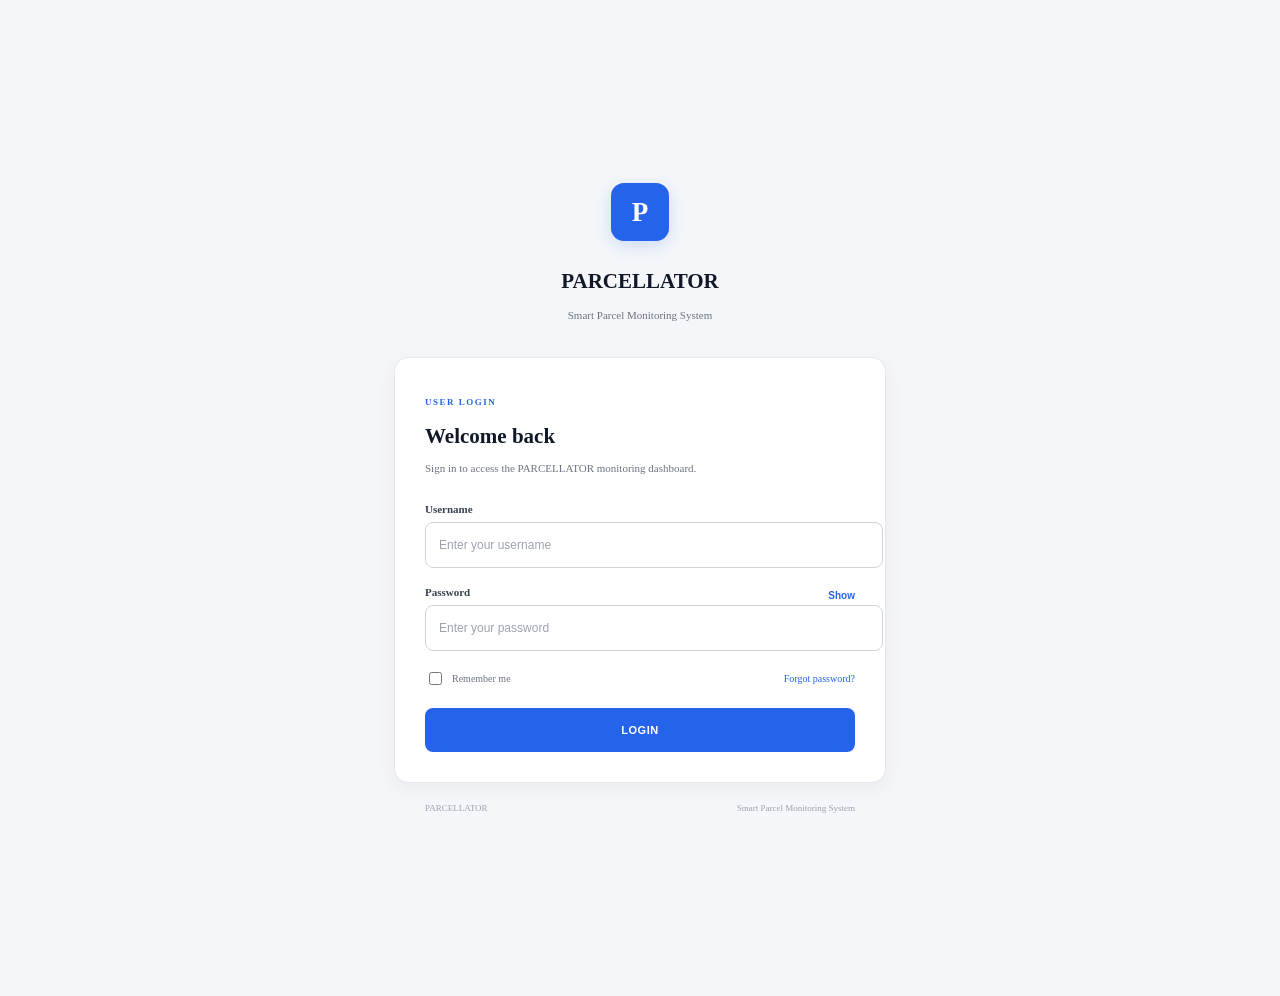
==== index.html @ 350e22db "clean index" ====
<!DOCTYPE html>

<html lang="en">

<head>

    <meta charset="UTF-8">
    <meta name="viewport" content="width=device-width, initial-scale=1.0">

    <title>PARCELLATOR - Login</title>

    <link rel="stylesheet" href="style.css?v=2">

</head>


<body class="login-page">


<main class="login-container">


    <!-- Logo -->
    <div class="login-logo">
        P
    </div>


    <!-- Brand -->
    <div class="login-brand">

        <h1>
            PARCELLATOR
        </h1>

        <p>
            Smart Parcel Monitoring System
        </p>

    </div>


    <!-- Login Card -->
    <section class="login-card">


        <div class="login-heading">

            <p class="login-label">
                USER LOGIN
            </p>

            <h2>
                Welcome back
            </h2>

            <p>
                Sign in to access the PARCELLATOR monitoring dashboard.
            </p>

        </div>


        <!-- Login Form -->
        <form id="loginForm">


            <!-- Username -->
            <div class="form-group">

                <label for="username">
                    Username
                </label>

                <input
                    type="text"
                    id="username"
                    placeholder="Enter your username"
                    autocomplete="username"
                >

            </div>


            <!-- Password -->
            <div class="form-group">

                <div class="password-label">

                    <label for="password">
                        Password
                    </label>

                    <button
                        type="button"
                        id="togglePassword"
                        class="show-password"
                    >
                        Show
                    </button>

                </div>

                <input
                    type="password"
                    id="password"
                    placeholder="Enter your password"
                    autocomplete="current-password"
                >

            </div>


            <!-- Remember Me -->
            <div class="login-options">

                <label class="remember-me">

                    <input
                        type="checkbox"
                        id="rememberMe"
                    >

                    <span>
                        Remember me
                    </span>

                </label>


                <a href="#" class="forgot-password">
                    Forgot password?
                </a>

            </div>


            <!-- Login Button -->
            <button
                type="submit"
                class="login-button"
            >
                LOGIN
            </button>


        </form>

    </section>


    <!-- Footer -->
    <footer class="login-footer">

        <span>
            PARCELLATOR
        </span>

        <span>
            Smart Parcel Monitoring System
        </span>

    </footer>


</main>


<script>

    /* ELEMENTS */

    const loginForm = document.getElementById("loginForm");
    const password = document.getElementById("password");
    const togglePassword = document.getElementById("togglePassword");


    /* SHOW / HIDE PASSWORD */

    togglePassword.addEventListener("click", function () {

        if (password.type === "password") {

            password.type = "text";

            togglePassword.textContent = "Hide";

        } else {

            password.type = "password";

            togglePassword.textContent = "Show";

        }

    });


    /* 
       LOGIN
       NO CREDENTIALS REQUIRED YET */

    loginForm.addEventListener("submit", function (event) {

        event.preventDefault();

        window.location.href = "dashboard.html";

    });

</script>


</body>

</html>
---- style.css ----
/* ==================================================
LOGIN PAGE
================================================== */

.login-page {
min-height: 100vh;
background: #f4f6f9;
display: flex;
align-items: center;
justify-content: center;
padding: 40px 20px;

}

/* ==================================================
LOGIN CONTAINER
================================================== */

.login-container {
width: 100%;
max-width: 430px;
display: flex;
flex-direction: column;
align-items: center;

}

/* ==================================================
LOGO
================================================== */

.login-logo {
width: 58px;
height: 58px;
display: flex;
align-items: center;
justify-content: center;
background: #2563eb;
color: #ffffff;
border-radius: 13px;
font-size: 27px;
font-weight: bold;
margin-bottom: 14px;
box-shadow:
    0 5px 15px rgba(37, 99, 235, 0.18);

}

/* ==================================================
BRAND
================================================== */

.login-brand {
text-align: center;
margin-bottom: 25px;
}

.login-brand h1 {
font-size: 21px;
font-weight: 700;
color: #111827;

}

.login-brand p {
margin-top: 5px;
font-size: 11px;
color: #6b7280;

}

/* ==================================================
LOGIN CARD
================================================== */

.login-card {
width: 100%;
background: #ffffff;
border: 1px solid #e5e7eb;
border-radius: 14px;
padding: 30px;
box-shadow:
    0 5px 20px rgba(0, 0, 0, 0.05);

}

/* ==================================================
LOGIN HEADING
================================================== */

.login-heading {
margin-bottom: 25px;
}

.login-label {
margin-bottom: 8px;
font-size: 9px;
font-weight: bold;
letter-spacing: 1.5px;
color: #2563eb;

}

.login-heading h2 {
margin-bottom: 7px;
font-size: 21px;
font-weight: 700;
color: #111827;

}

.login-heading p:not(.login-label) {
font-size: 11px;
line-height: 1.6;
color: #6b7280;

}

/* ==================================================
FORM
================================================== */

.form-group {
margin-bottom: 18px;
}

.form-group label {
display: block;
margin-bottom: 7px;
font-size: 11px;
font-weight: 600;
color: #374151;

}

/* ==================================================
PASSWORD LABEL
================================================== */

.password-label {
display: flex;
align-items: center;
justify-content: space-between;
}

.password-label label {
margin-bottom: 7px;
}

.show-password {
border: none;
background: transparent;
color: #2563eb;
font-size: 10px;
font-weight: 600;
cursor: pointer;
padding: 0;

}

.show-password:hover {
text-decoration: underline;
}

/* ==================================================
INPUTS
================================================== */

.form-group input[type="text"],
.form-group input[type="password"] {

width: 100%;
height: 44px;
padding: 0 13px;
background: #ffffff;
border: 1px solid #d1d5db;
border-radius: 8px;
outline: none;
font-family: Arial, Helvetica, sans-serif;
font-size: 12px;
color: #111827;
transition:
    border-color 0.2s ease,
    box-shadow 0.2s ease;

}
.form-group input::placeholder {
color: #9ca3af;
}
.form-group input:focus {
border-color: #2563eb;
box-shadow:
    0 0 0 3px rgba(37, 99, 235, 0.10);
}

/* ==================================================
LOGIN OPTIONS
================================================== */

.login-options {
display: flex;
align-items: center;
justify-content: space-between;
margin-bottom: 20px;

}
.remember-me {
display: flex !important;
align-items: center;
gap: 7px;
font-size: 10px !important;
font-weight: normal !important;
color: #6b7280 !important;
cursor: pointer;
}

.remember-me input {
width: 13px;
height: 13px;
accent-color: #2563eb;
cursor: pointer;
}

.forgot-password {
font-size: 10px;
color: #2563eb;
text-decoration: none;
}
.forgot-password:hover {
text-decoration: underline;
}

/* ==================================================
ERROR
================================================== */

.login-error {
display: none;
margin-bottom: 15px;
padding: 9px 11px;
background: #fef2f2;
border: 1px solid #fecaca;
border-radius: 7px;
font-size: 10px;
color: #dc2626;
}

/* ==================================================
LOGIN BUTTON
================================================== */

.login-button {
width: 100%;
height: 44px;
border: none;
border-radius: 8px;
background: #2563eb;
color: #ffffff;
font-family: Arial, Helvetica, sans-serif;
font-size: 11px;
font-weight: 700;
letter-spacing: 0.5px;
cursor: pointer;
transition:
    background 0.2s ease,
    transform 0.2s ease,
    box-shadow 0.2s ease;
}

.login-button:hover {
background: #1d4ed8;
box-shadow:
    0 5px 15px rgba(37, 99, 235, 0.20);
}
.login-button:active {
transform: translateY(1px);
}

/* ==================================================
FOOTER
================================================== */

.login-footer {
width: 100%;
display: flex;
justify-content: space-between;
margin-top: 20px;
padding: 0 3px;
font-size: 9px;
color: #9ca3af;

}

/* ==================================================
MOBILE
================================================== */

@media (max-width: 550px) {

.login-page {
    padding: 25px 15px;
}
.login-card {
    padding: 25px 20px;
}
.login-brand h1 {
    font-size: 19px;
}
.login-heading h2 {
    font-size: 19px;
}
.login-footer {
    flex-direction: column;
    align-items: center;
    gap: 5px;
}

}
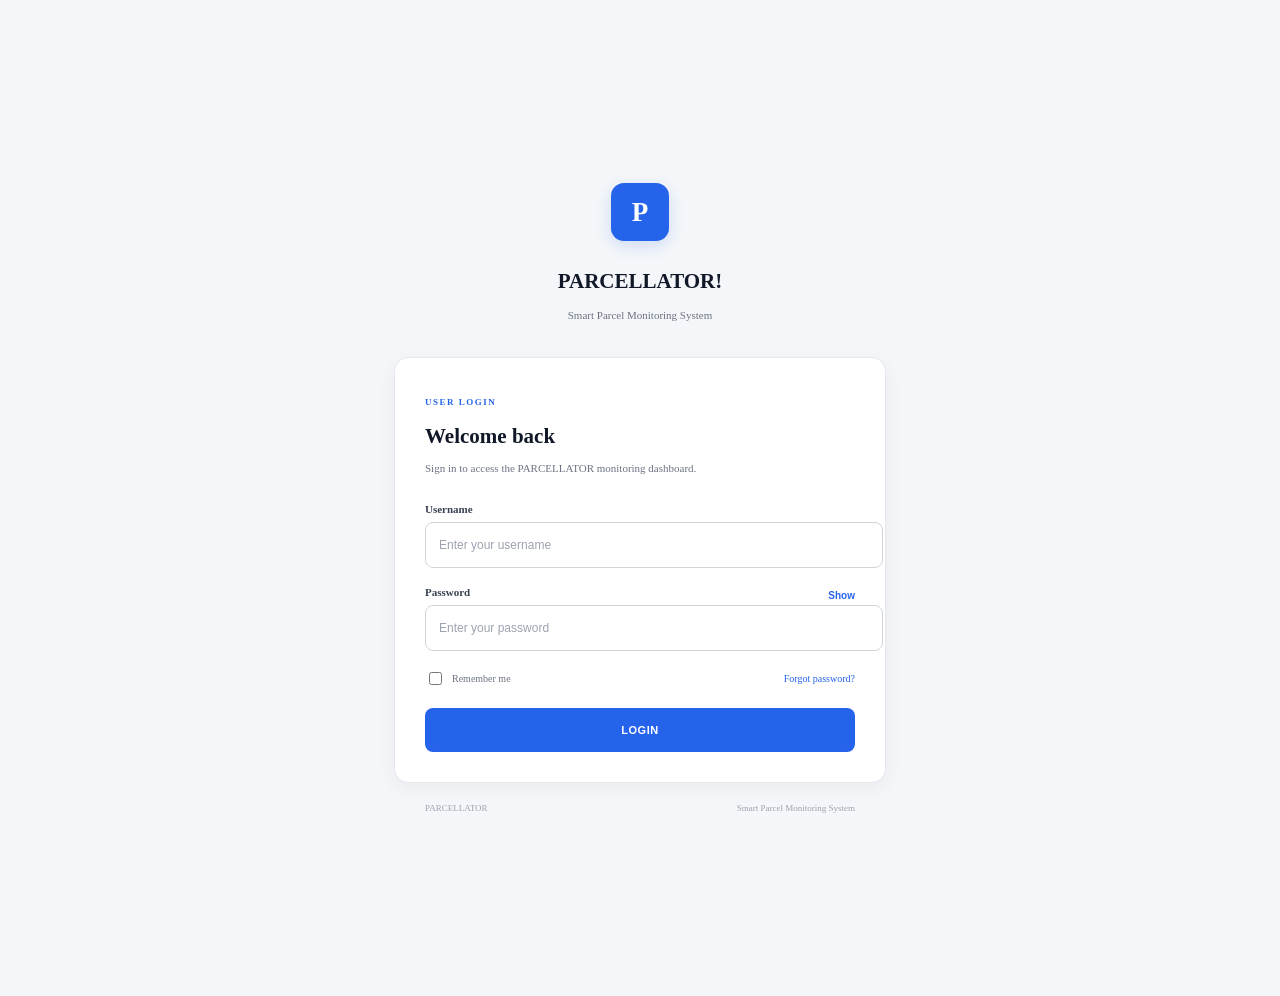
==== commit c084d2a0: "try" ====
--- a/index.html
+++ b/index.html
@@ -30,7 +30,7 @@
     <div class="login-brand">
 
         <h1>
-            PARCELLATOR
+            PARCELLATOR!
         </h1>
 
         <p>
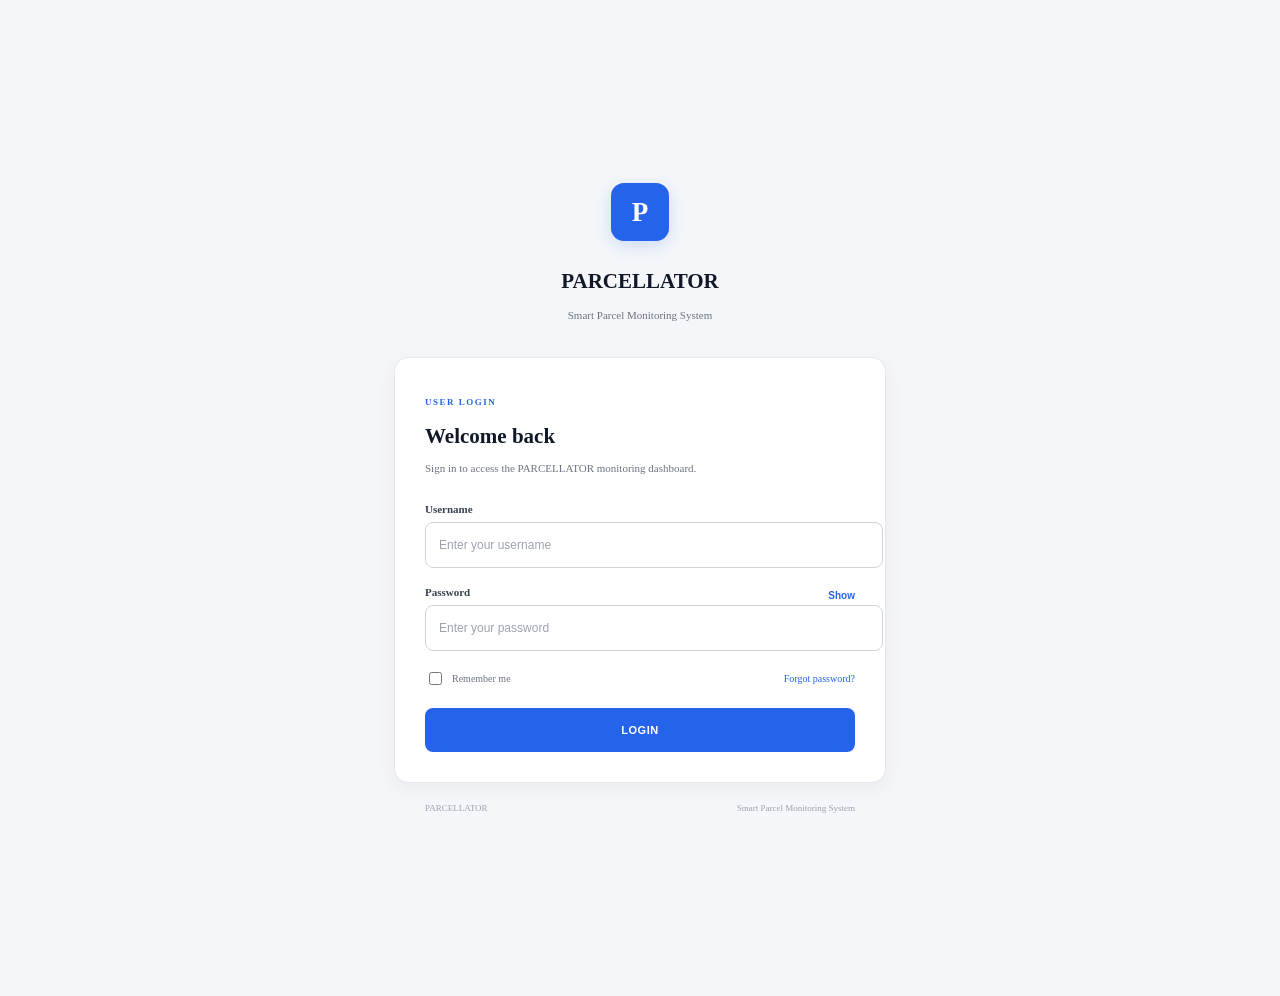
==== commit 99e8cf7a: "run it back" ====
--- a/index.html
+++ b/index.html
@@ -30,7 +30,7 @@
     <div class="login-brand">
 
         <h1>
-            PARCELLATOR!
+            PARCELLATOR
         </h1>
 
         <p>
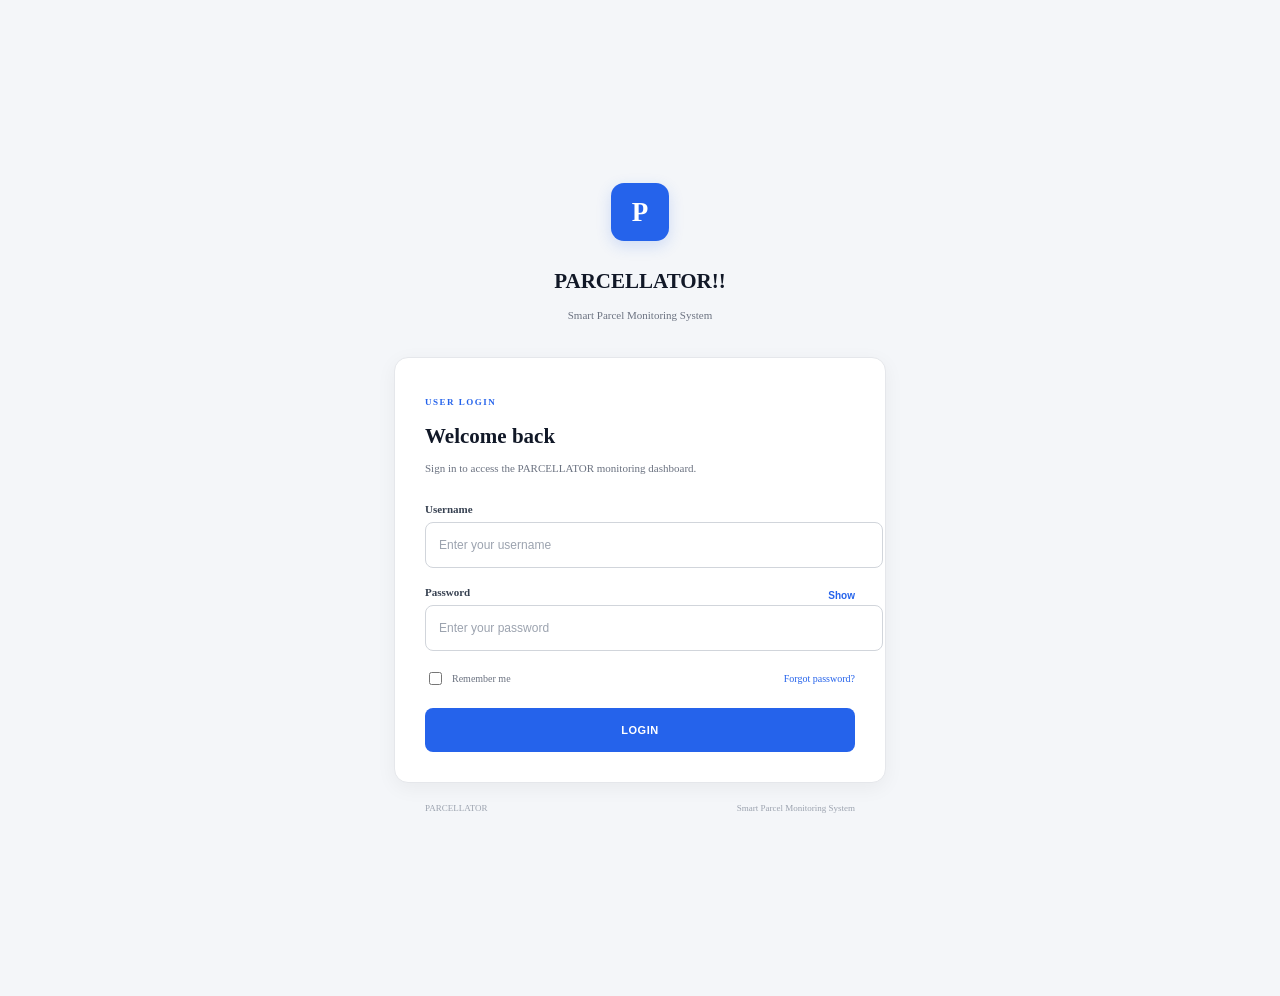
==== commit 8f7906b9: "try this" ====
--- a/index.html
+++ b/index.html
@@ -30,7 +30,7 @@
     <div class="login-brand">
 
         <h1>
-            PARCELLATOR
+            PARCELLATOR!!
         </h1>
 
         <p>
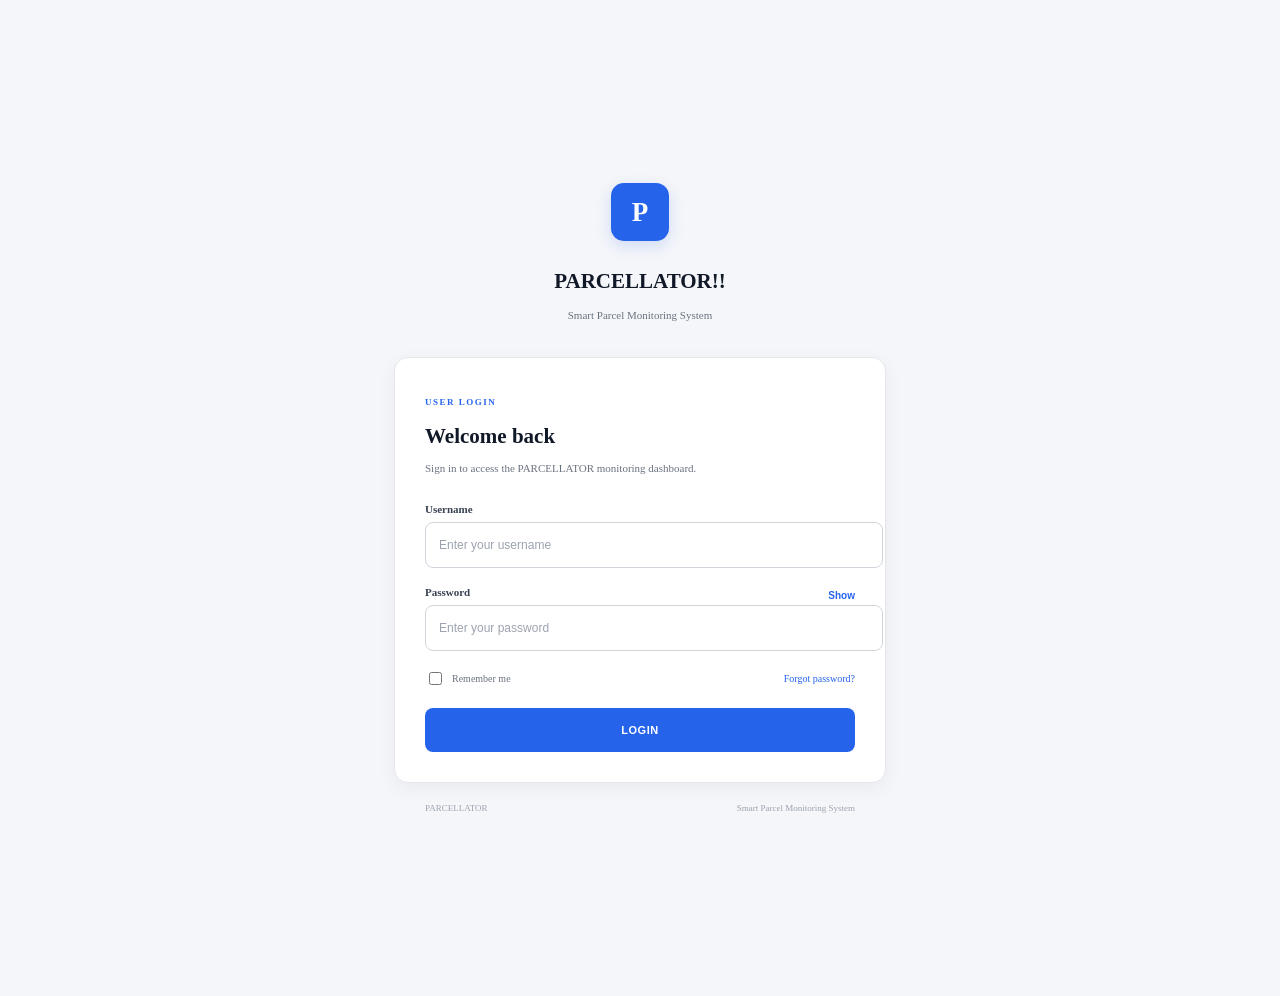
==== commit 43241c94: "I filled up the dashboard and index pages with content and added some styling to the CSS files." ====
--- a/index.html
+++ b/index.html
@@ -213,4 +213,4 @@
 
 </body>
 
-</html>
+</html>
--- a/style.css
+++ b/style.css
@@ -1,6 +1,11 @@
 /* ==================================================
 LOGIN PAGE
 ================================================== */
+
+:root {
+--ease-smooth: cubic-bezier(0.4, 0, 0.2, 1);
+--ease-out-soft: cubic-bezier(0.16, 1, 0.3, 1);
+}
 
 .login-page {
 min-height: 100vh;
@@ -23,6 +28,19 @@
 flex-direction: column;
 align-items: center;
 
+animation: loginFadeIn 0.5s var(--ease-out-soft) both;
+
+}
+
+@keyframes loginFadeIn {
+from {
+    opacity: 0;
+    transform: translateY(10px);
+}
+to {
+    opacity: 1;
+    transform: translateY(0);
+}
 }
 
 /* ==================================================
@@ -180,8 +198,8 @@
 font-size: 12px;
 color: #111827;
 transition:
-    border-color 0.2s ease,
-    box-shadow 0.2s ease;
+    border-color 0.25s var(--ease-smooth),
+    box-shadow 0.25s var(--ease-smooth);
 
 }
 .form-group input::placeholder {
@@ -262,18 +280,21 @@
 letter-spacing: 0.5px;
 cursor: pointer;
 transition:
-    background 0.2s ease,
-    transform 0.2s ease,
-    box-shadow 0.2s ease;
+    background 0.25s var(--ease-smooth),
+    transform 0.25s var(--ease-out-soft),
+    box-shadow 0.25s var(--ease-smooth);
 }
 
 .login-button:hover {
 background: #1d4ed8;
 box-shadow:
-    0 5px 15px rgba(37, 99, 235, 0.20);
+    0 8px 20px rgba(37, 99, 235, 0.25);
+transform: translateY(-1px);
 }
 .login-button:active {
 transform: translateY(1px);
+box-shadow:
+    0 3px 8px rgba(37, 99, 235, 0.20);
 }
 
 /* ==================================================
@@ -315,4 +336,4 @@
     gap: 5px;
 }
 
-}
+}
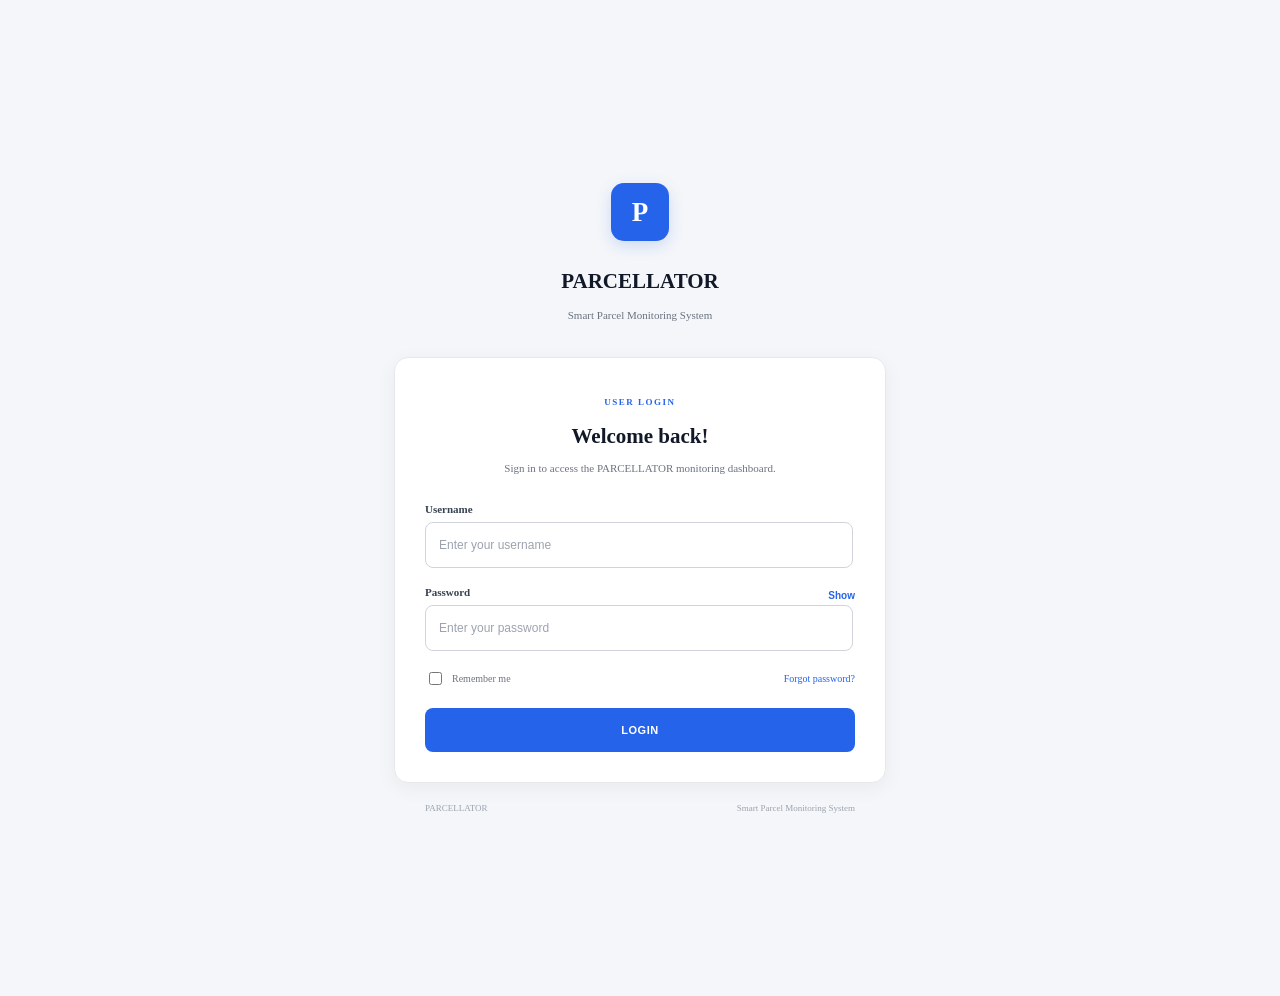
==== commit a991459c: "login page hehe" ====
--- a/index.html
+++ b/index.html
@@ -30,7 +30,7 @@
     <div class="login-brand">
 
         <h1>
-            PARCELLATOR!!
+            PARCELLATOR
         </h1>
 
         <p>
@@ -51,7 +51,7 @@
             </p>
 
             <h2>
-                Welcome back
+               Welcome back!
             </h2>
 
             <p>
--- a/style.css
+++ b/style.css
@@ -108,6 +108,8 @@
 
 .login-heading {
 margin-bottom: 25px;
+text-align: center;
+
 }
 
 .login-label {
@@ -187,7 +189,7 @@
 .form-group input[type="text"],
 .form-group input[type="password"] {
 
-width: 100%;
+width: 400px;
 height: 44px;
 padding: 0 13px;
 background: #ffffff;
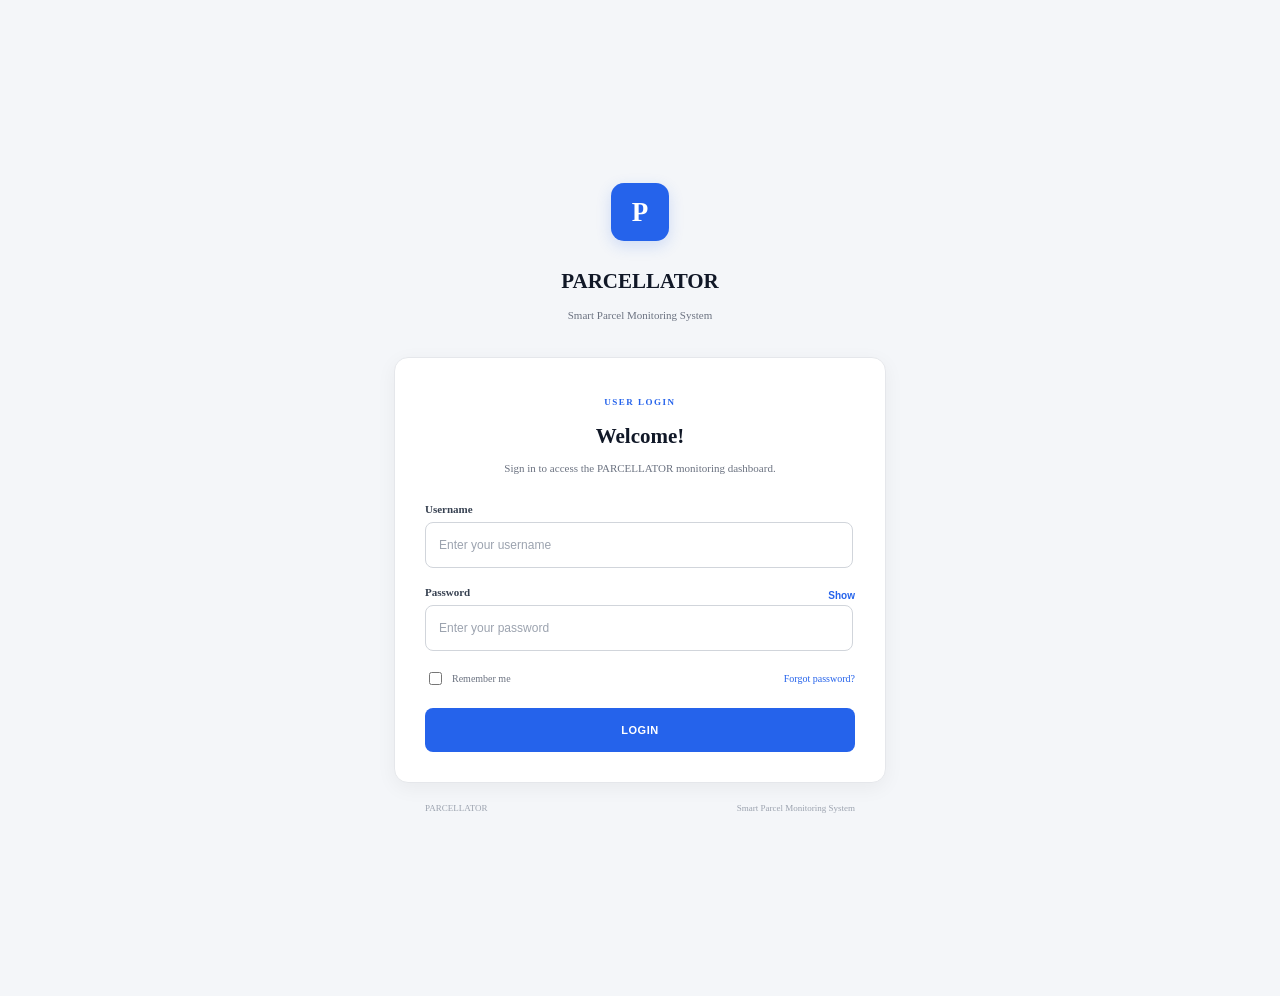
==== commit fe007e06: "yow" ====
--- a/index.html
+++ b/index.html
@@ -51,7 +51,7 @@
             </p>
 
             <h2>
-               Welcome back!
+               Welcome!
             </h2>
 
             <p>
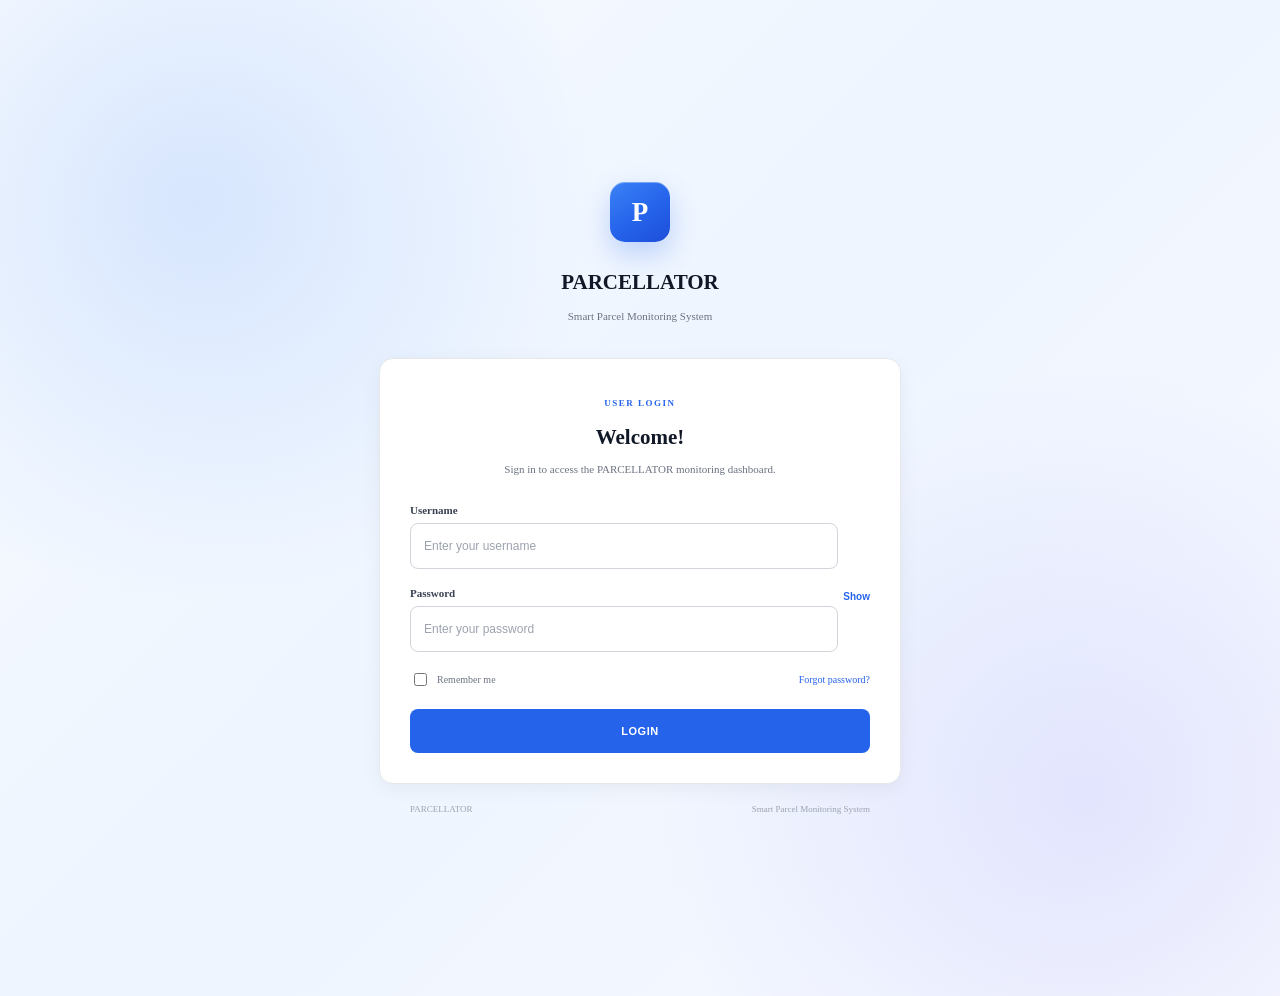
==== commit b4a07fad: "signing in" ====
--- a/index.html
+++ b/index.html
@@ -200,13 +200,21 @@
        LOGIN
        NO CREDENTIALS REQUIRED YET */
 
-    loginForm.addEventListener("submit", function (event) {
-
-        event.preventDefault();
-
+   loginForm.addEventListener("submit", function (event) {
+
+    event.preventDefault();
+
+    const btn = loginForm.querySelector(".login-button");
+    btn.textContent = "SIGNING IN...";
+    btn.disabled = true;
+
+    document.body.classList.add("leaving");
+
+    setTimeout(function () {
         window.location.href = "dashboard.html";
-
-    });
+    }, 700);
+
+});
 
 </script>
 
--- a/style.css
+++ b/style.css
@@ -3,17 +3,55 @@
 ================================================== */
 
 :root {
---ease-smooth: cubic-bezier(0.4, 0, 0.2, 1);
---ease-out-soft: cubic-bezier(0.16, 1, 0.3, 1);
+
+    --ease-smooth: cubic-bezier(0.4, 0, 0.2, 1);
+    --ease-out-soft: cubic-bezier(0.16, 1, 0.3, 1);
+
+    /* PARCELLATOR COLORS */
+    --primary: #2563eb;
+    --primary-dark: #1d4ed8;
+    --primary-light: #60a5fa;
+
+    --text-dark: #111827;
+    --text: #475569;
+    --text-light: #94a3b8;
+
 }
 
 .login-page {
-min-height: 100vh;
-background: #f4f6f9;
-display: flex;
-align-items: center;
-justify-content: center;
-padding: 40px 20px;
+
+    min-height: 100vh;
+
+    display: flex;
+
+    align-items: center;
+
+    justify-content: center;
+
+    padding: 40px 20px;
+
+    position: relative;
+
+    overflow: hidden;
+
+    /* Main background */
+    background:
+        radial-gradient(
+            circle at 15% 20%,
+            rgba(59, 130, 246, 0.16),
+            transparent 30%
+        ),
+        radial-gradient(
+            circle at 85% 80%,
+            rgba(99, 102, 241, 0.13),
+            transparent 32%
+        ),
+        linear-gradient(
+            135deg,
+            #f8fbff 0%,
+            #eef5ff 48%,
+            #f8f9ff 100%
+        );
 
 }
 
@@ -22,13 +60,26 @@
 ================================================== */
 
 .login-container {
-width: 100%;
-max-width: 430px;
-display: flex;
-flex-direction: column;
-align-items: center;
-
-animation: loginFadeIn 0.5s var(--ease-out-soft) both;
+
+    width: 100%;
+
+    max-width: 460px;
+
+    display: flex;
+
+    flex-direction: column;
+
+    align-items: center;
+
+    position: relative;
+
+    z-index: 2;
+
+    animation:
+        loginFadeIn
+        0.6s
+        var(--ease-out-soft)
+        both;
 
 }
 
@@ -48,21 +99,47 @@
 ================================================== */
 
 .login-logo {
-width: 58px;
-height: 58px;
-display: flex;
-align-items: center;
-justify-content: center;
-background: #2563eb;
-color: #ffffff;
-border-radius: 13px;
-font-size: 27px;
-font-weight: bold;
-margin-bottom: 14px;
-box-shadow:
-    0 5px 15px rgba(37, 99, 235, 0.18);
-
-}
+
+    width: 60px;
+
+    height: 60px;
+
+    display: flex;
+
+    align-items: center;
+
+    justify-content: center;
+
+    background:
+        linear-gradient(
+            145deg,
+            #3b82f6,
+            #2563eb 55%,
+            #1d4ed8
+        );
+
+    color: #ffffff;
+
+    border-radius: 15px;
+
+    font-size: 27px;
+
+    font-weight: bold;
+
+    margin-bottom: 14px;
+
+    position: relative;
+
+    box-shadow:
+        0 12px 28px
+        rgba(37, 99, 235, 0.25),
+
+        inset 0 1px 0
+        rgba(255, 255, 255, 0.35);
+
+}
+
+
 
 /* ==================================================
 BRAND
